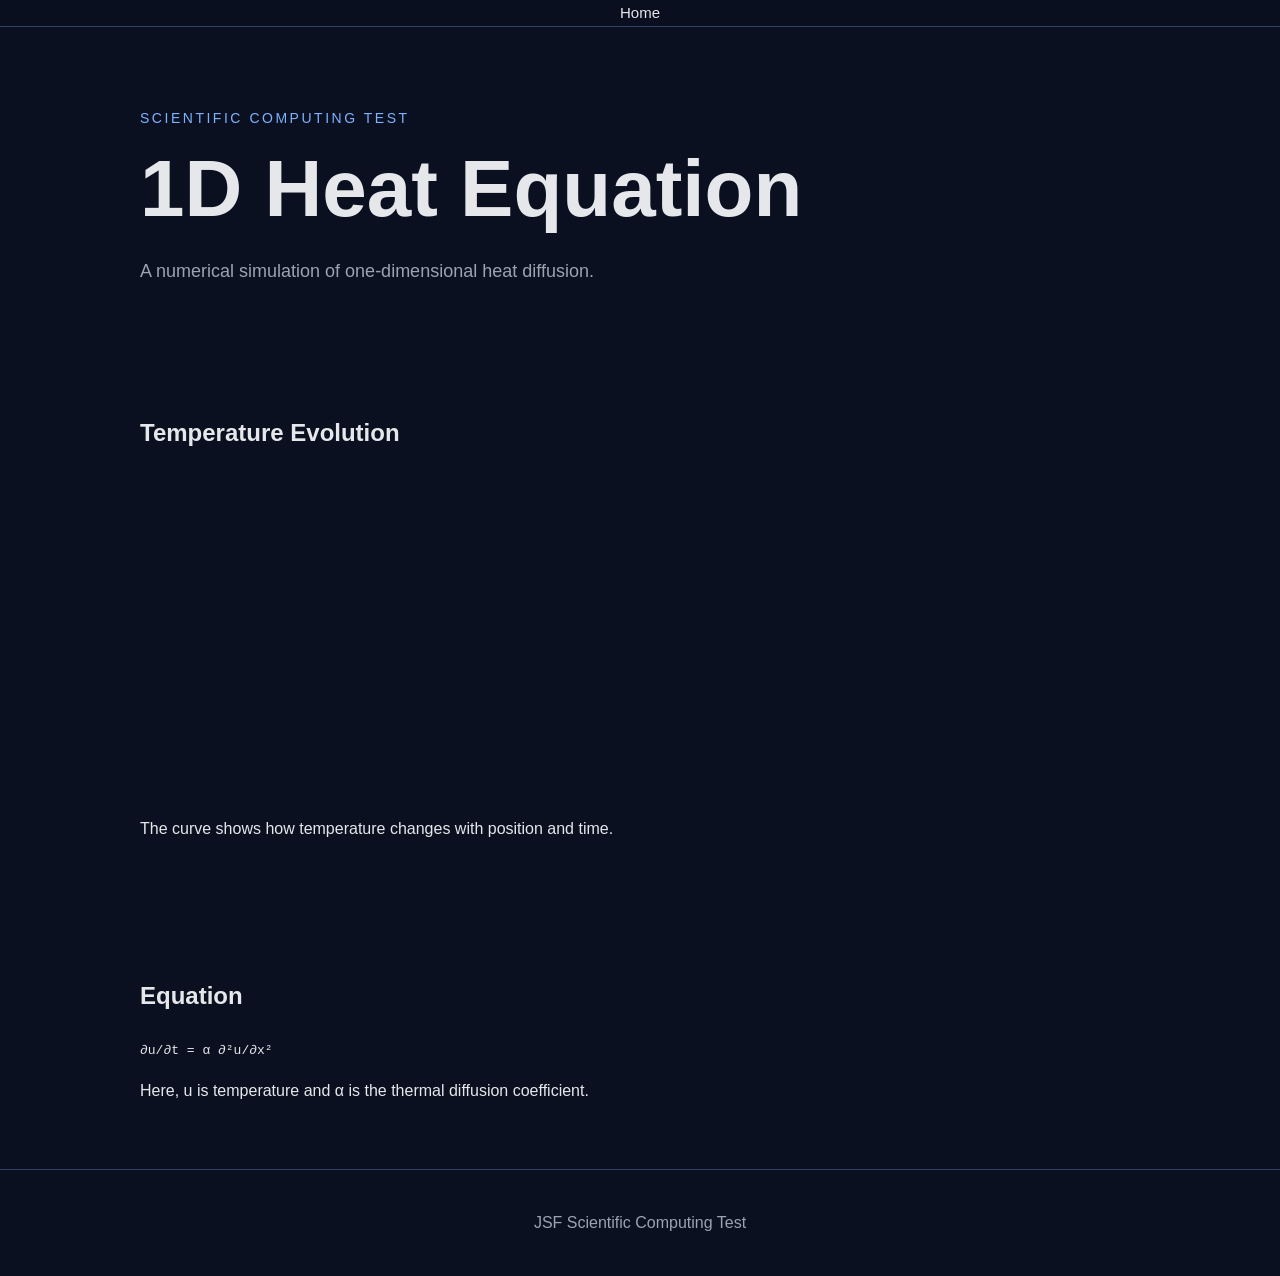
==== project/heat-eq.html @ d66a71f6 "test11123" ====
<!DOCTYPE html>
<html lang="zh-CN">

<head>
    <meta charset="UTF-8">

    <meta
        name="viewport"
        content="width=device-width, initial-scale=1.0"
    >

    <title>Heat Equation Test | JSF</title>

    <link
        rel="stylesheet"
        href="../style.css"
    >
</head>

<body>
    <nav class="site-nav">
        <a href="../index.html">Home</a>
    </nav>

    <header class="hero">
        <p class="label">
            SCIENTIFIC COMPUTING TEST
        </p>

        <h1>1D Heat Equation</h1>

        <p>
            A numerical simulation of one-dimensional
            heat diffusion.
        </p>
    </header>

    <main>
        <section>
            <h2>Temperature Evolution</h2>

            <canvas
                id="heat-canvas"
                width="800"
                height="320"
            ></canvas>

            <p>
                The curve shows how temperature
                changes with position and time.
            </p>
        </section>

        <section>
            <h2>Equation</h2>

            <p>
                <code>
                    ∂u/∂t = α ∂²u/∂x²
                </code>
            </p>

            <p>
                Here, u is temperature and α is
                the thermal diffusion coefficient.
            </p>
        </section>
    </main>

    <footer>
        <p>JSF Scientific Computing Test</p>
    </footer>

    <script src="./heat-equation.js"></script>
</body>

</html>
---- style.css ----
*{
     box-sizing: border-box;
}

html {
    scroll-behavior: smooth;
}

.site-nav {
    position: sticky;
    top: 0;
    z-index: 10;
    display: flex;
    justify-content: center;
    gap: 20px;
    padding: 1px 7%;
    background: rgba(11, 16, 32, 0.92);
    border-bottom: 1px solid #304163;
}

.site-nav a {
    color: #e5e7eb;
    text-decoration: none;
    font-size: 15px;
}

.site-nav a:hover {
    color: #7db2ff;
}

body {
    margin: 0;
    color: #e5e7eb;
    background: #0b1020;
    font-family:
	Arial,
	"Microsoft Yahei",
	sans-serif;
    line-height: 1.6;
}

header {
    width: min(1000px, 86%);
    margin: 0 auto;
    padding: 80px 0 40px;
}

.hero h1 {
    margin: 0;
    font-size: clamp(48px, 8vw, 80px);
    line-height: 1.1;
}

.hero > p:not(.label) {
    max-width: 680px;
    margin-top: 24px;
    color: #9ca3af;
    font-size: 18px;
}

.label {
    color: #7db2ff;
    margin: 0 0 16px;
    font-size: 14px;
    letter-spacing: 0.18em;
}

main {
    width: min(1000px, 86%);
    margin: auto;
}

section {
    padding: 50px 0;
}

.test-grid{
    display: grid;
    grid-template-columns:
	repeat(auto-fit,minmax(220px, 1fr));
    gap: 20px;
}
.test-card {
    padding: 24px;
    background: #151d31;
    border: 1px solid #304163;
    border-radius: 12px;
    transition: transform 0.2s, border-color 0.2s;
}

.test-card:hover{
    transform: translateY(-5px);
    border-color: #7db2ff;
}

button {
    padding: 12px 20px;
    color: #08101f;
    background: #7db2ff;
    border: none;
    border-radius: 8px;
    cursor: pointer;
}

button:hover{
    background: #a5c9ff;
}

.canvas-controls {
    display: flex;
    flex-wrap: wrap;
    align-items: center;
    gap: 12px;
    margin-bottom: 16px;
}

.canvas-controls input {
    accent-color: #7db2ff;
}

#speed-value {
    min-width: 2ch;
    color: #7db2ff;
}


.button-row {
    display: flex;
    flex-wrap: wrap;
    gap: 12px;
    align-items: center;
}

.secondary-button {
    color: #e5e7eb;
    background: #334155;
}

.secondary-button:hover {
    background: #475569;
}

#test-canvas {
    display: block;
    width: 100%;
    height: auto;
    background: #151d31;
    border: 1px solid #304163;
    border-radius: 12px;
}

footer {
    padding: 24px;
    color: #9ca3af;
    text-align: center;
    border-top: 1px solid #304163;
}

@media (max-width: 600px) {
    header h1 {
	font-size: 36px;
    }
    
    header {
	padding: 60px 0;
    }
}
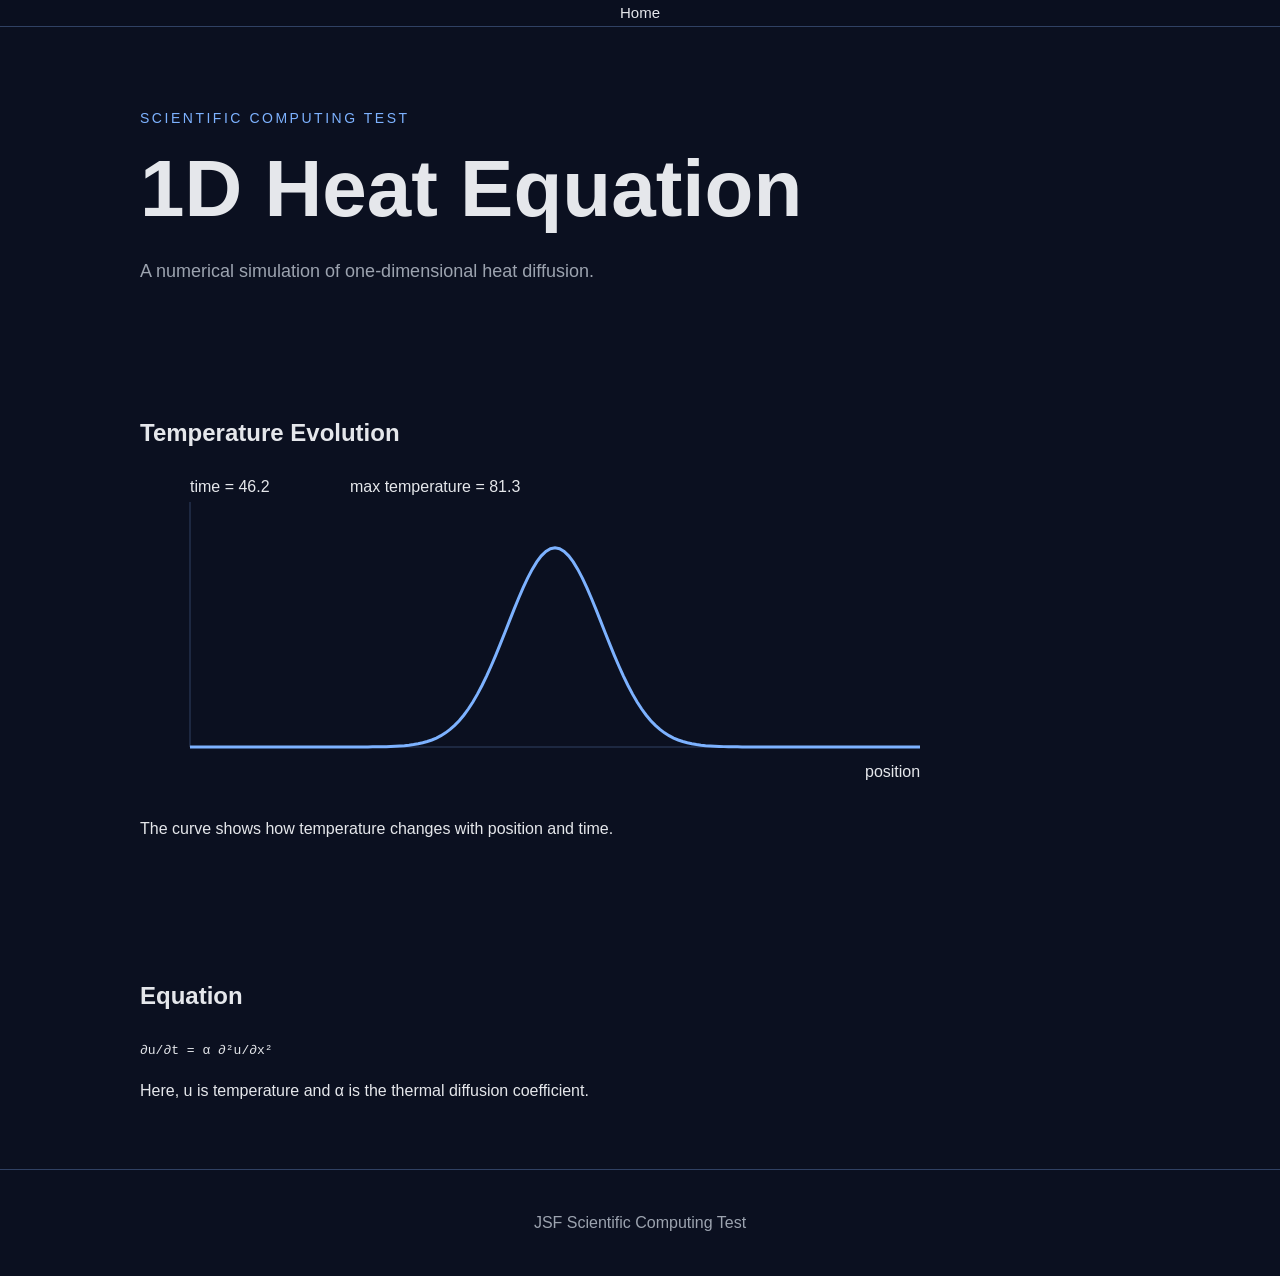
==== commit 86df0b5d: "test2233" ====
--- a/project/heat-eq.html
+++ b/project/heat-eq.html
@@ -71,7 +71,7 @@
         <p>JSF Scientific Computing Test</p>
     </footer>
 
-    <script src="./heat-equation.js"></script>
+    <script src="./heat-eq.js"></script>
 </body>
 
-</html>+</html>
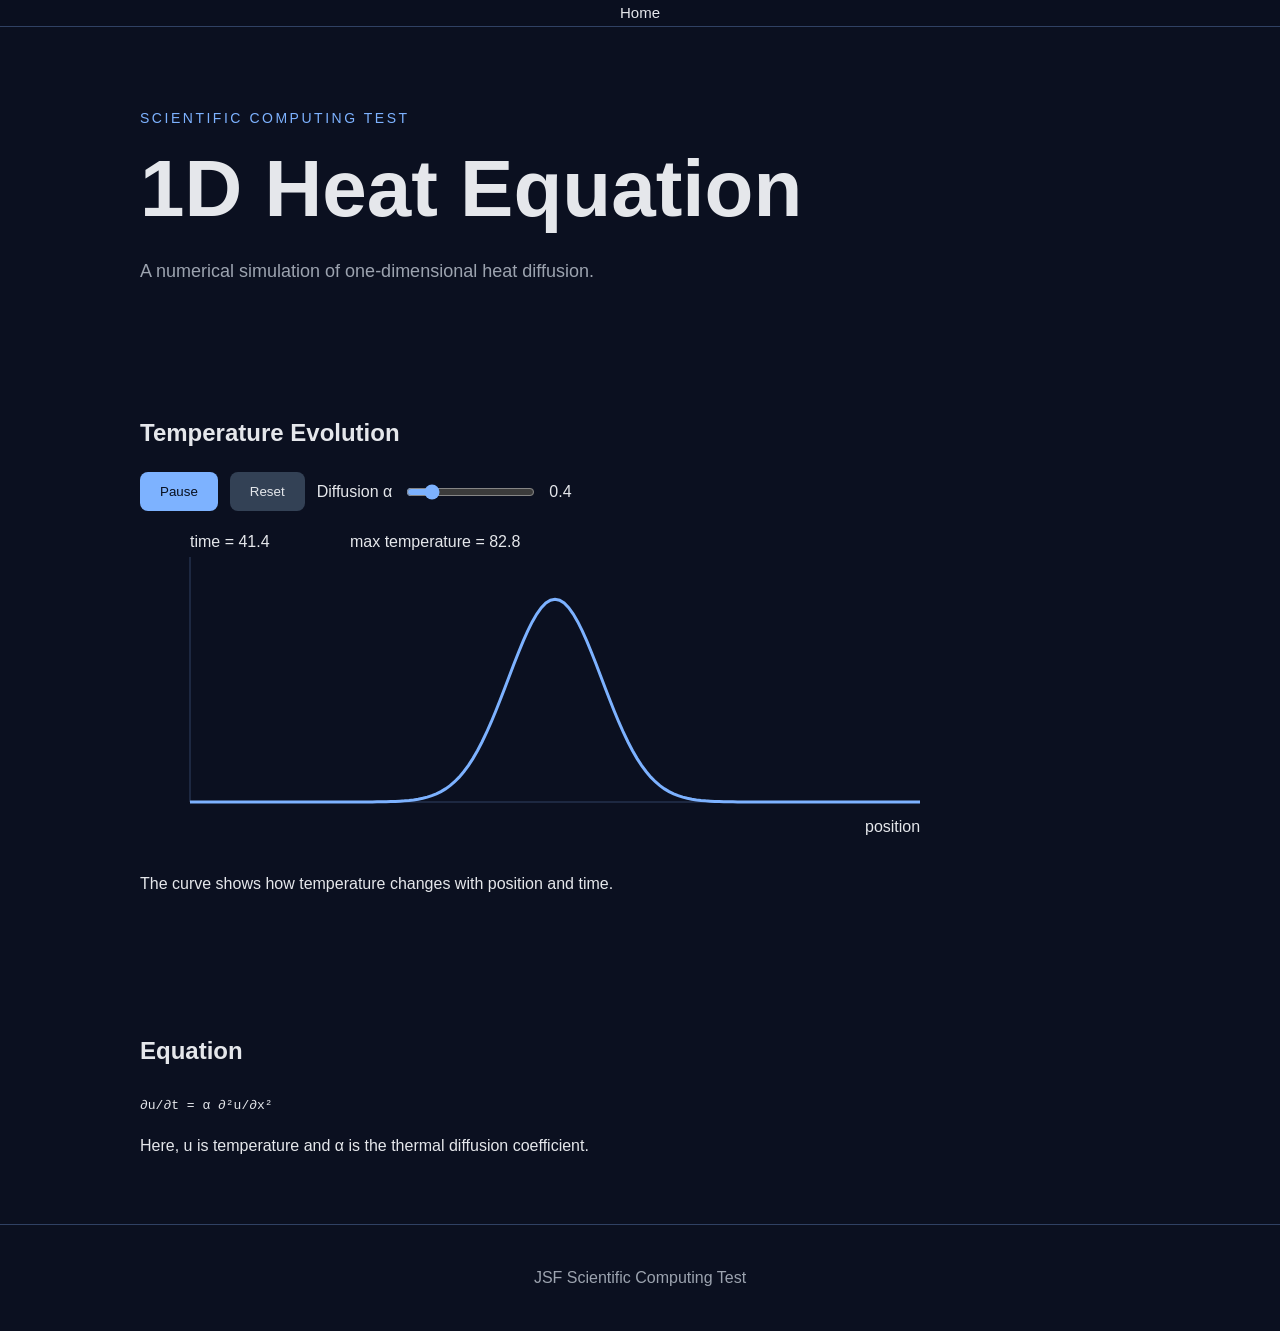
==== commit 43443d3f: "test234" ====
--- a/project/heat-eq.html
+++ b/project/heat-eq.html
@@ -39,6 +39,38 @@
         <section>
             <h2>Temperature Evolution</h2>
 
+            <div class="canvas-controls">
+                <button
+                    id="heat-toggle"
+                    type="button"
+                >
+                    Pause
+                </button>
+            
+                <button
+                    id="heat-reset"
+                    class="secondary-button"
+                    type="button"
+                >
+                    Reset
+                </button>
+            
+                <label for="alpha-control">
+                    Diffusion α
+                </label>
+            
+                <input
+                    id="alpha-control"
+                    type="range"
+                    min="0.1"
+                    max="2.0"
+                    step="0.1"
+                    value="0.4"
+                >
+            
+                <span id="alpha-value">0.4</span>
+            </div>
+            
             <canvas
                 id="heat-canvas"
                 width="800"
